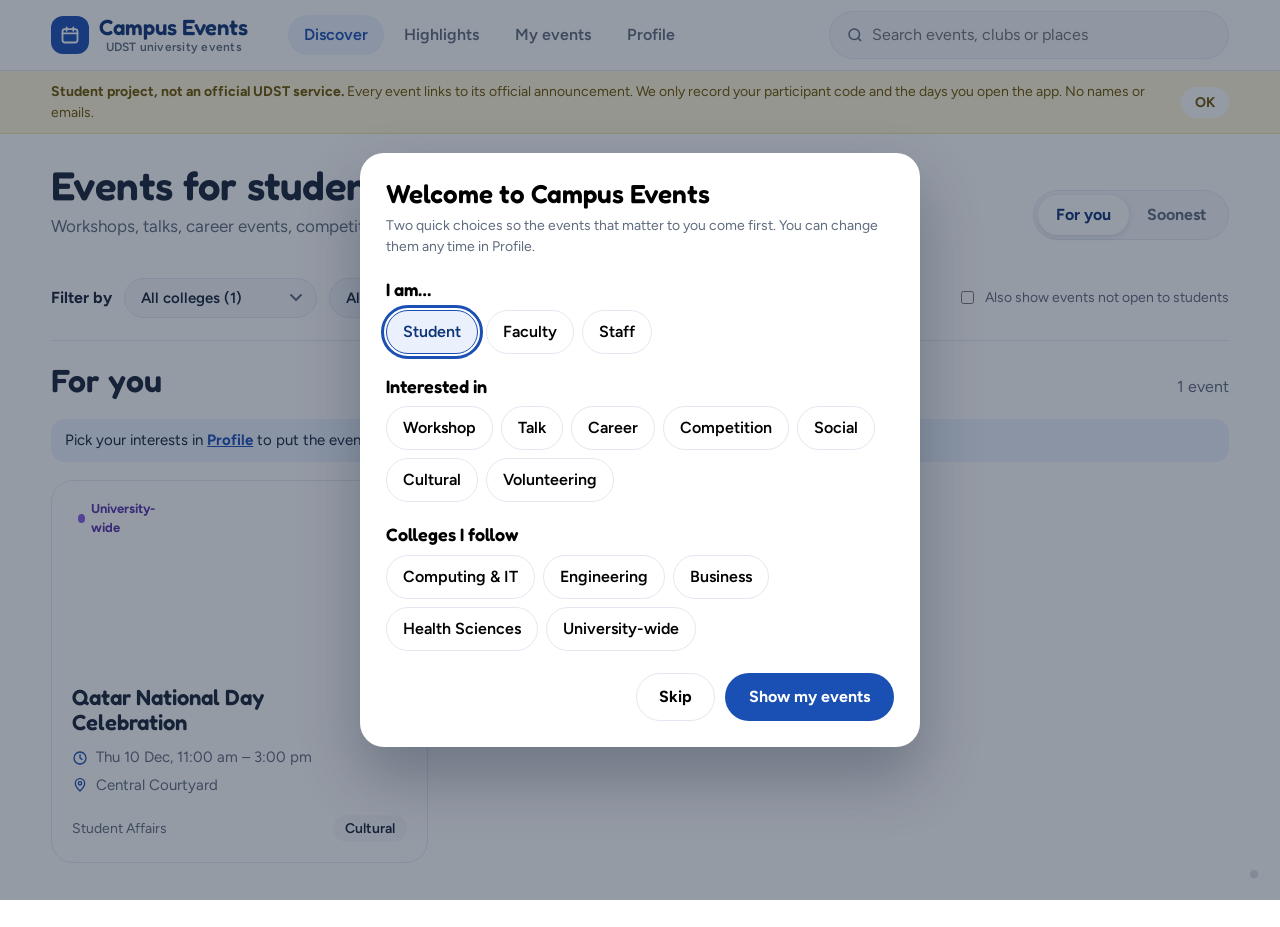
==== prototypes/index.html @ c6e5aadb "Refining application" ====
<!DOCTYPE html>
<html lang="en">
<head>
<meta charset="UTF-8">
<meta name="viewport" content="width=device-width, initial-scale=1, viewport-fit=cover">
<meta name="robots" content="noindex">
<meta name="theme-color" content="#1A4FB4">
<meta name="description" content="Upcoming UDST university events in one place: talks, workshops, career events and more.">
<title>Campus Events – UDST university events</title>
<link rel="manifest" href="manifest.webmanifest">
<link rel="icon" href="icon.svg" type="image/svg+xml">
<link rel="apple-touch-icon" href="icon-192.png">
<meta name="apple-mobile-web-app-capable" content="yes">
<meta name="apple-mobile-web-app-title" content="Campus Events">
<link rel="preconnect" href="https://fonts.googleapis.com">
<link rel="preconnect" href="https://fonts.gstatic.com" crossorigin>
<link href="https://fonts.googleapis.com/css2?family=Figtree:wght@400;500;600;700;800&family=Fredoka:wght@500;600;700&display=swap" rel="stylesheet">
<link rel="stylesheet" href="style.css">
</head>
<body>

<nav class="nav">
  <div class="in pad">
    <button class="brand" id="home" aria-label="Campus Events: Discover">
      <span class="logo" aria-hidden="true"><svg width="20" height="20" viewBox="0 0 24 24" fill="none" stroke="currentColor" stroke-width="2.2" stroke-linecap="round"><rect x="3" y="5" width="18" height="16" rx="3"/><path d="M3 10h18M8 3v4M16 3v4"/></svg></span>
      <span class="txt">Campus Events<small>UDST university events</small></span>
    </button>
    <div class="links" id="topTabs" role="tablist" aria-label="Sections"></div>
    <label class="navsearch">
      <svg width="18" height="18" viewBox="0 0 24 24" fill="none" stroke="currentColor" stroke-width="2" aria-hidden="true"><circle cx="11" cy="11" r="7"/><path d="m20 20-3.5-3.5"/></svg>
      <input id="q" type="search" placeholder="Search events, clubs or places" aria-label="Search events">
    </label>
  </div>
</nav>

<div class="notice hide" id="notice" role="note">
  <div class="in pad">
    <p><b>Student project, not an official UDST service.</b> Every event links to its official announcement. We only record your participant code and the days you open the app. No names or emails.</p>
    <button id="noticeOk">OK</button>
  </div>
</div>

<main>
  <!-- DISCOVER -->
  <section id="view-discover" class="view">
    <header class="welcome pad">
      <div>
        <h1 id="welcomeTitle">Upcoming university events</h1>
        <p id="welcomeSub">Talks, workshops, career events and more from every UDST college.</p>
      </div>
      <div class="sortbar" role="group" aria-label="Order events">
        <button class="seg" data-sort="foryou" aria-pressed="true">For you</button>
        <button class="seg" data-sort="soonest" aria-pressed="false">Soonest</button>
      </div>
    </header>
    <div class="layout pad">
      <div class="filterbar" role="group" aria-label="Filters">
        <span class="fb-label">Filter by</span>
        <label class="fsel"><span class="sr">College</span><select id="colSel" aria-label="Filter by college"></select></label>
        <label class="fsel"><span class="sr">Event type</span><select id="catSel" aria-label="Filter by event type"></select></label>
        <label class="allaud"><input type="checkbox" id="allAud"> <span id="allAudTxt">Show events for all audiences</span></label>
      </div>
      <section>
        <div class="reshead"><h2 id="resTitle">For you</h2><span><span id="count"></span> <button class="clear hide" id="clear">Clear filters</button></span></div>
        <p class="hint hide" id="interestHint">Pick your interests in <button class="linkbtn" data-go="profile">Profile</button> to put the events you care about first.</p>
        <ul class="grid" id="grid"></ul>
      </section>
    </div>
  </section>

  <!-- HIGHLIGHTS (collages live here, away from the main list) -->
  <section id="view-highlights" class="view hide">
    <div class="hero">
      <div class="in pad">
        <div>
          <h1>This week on campus</h1>
          <p>A quick look at what's coming up across UDST this week.</p>
          <div class="legend" id="legend"></div>
        </div>
        <div class="collage" id="collage" aria-hidden="true"></div>
      </div>
    </div>
    <div class="pad section">
      <h2 class="h2">Happening in the next 7 days</h2>
      <ul class="grid" id="weekGrid"></ul>
    </div>
  </section>

  <!-- MY EVENTS -->
  <section id="view-mine" class="view hide">
    <div class="pad section">
      <h1 class="h1">My events</h1>
      <p class="subtle">Events you registered for on Campus Events, soonest first.</p>
      <ul class="grid" id="mineGrid"></ul>
    </div>
  </section>

  <!-- PROFILE -->
  <section id="view-profile" class="view hide">
    <div class="pad section narrow">
      <h1 class="h1">Profile</h1>
      <p class="subtle">Saved only on this device. It sets which events you see first.</p>
      <div id="profileForm"></div>
      <div class="about">
        <h2 class="h2">About Campus Events</h2>
        <p>Campus Events is a student project by SOFT4102 Team 03. It is <b>not an official UDST service</b>. Every event is copied from, and links to, its official announcement, so always check there for changes.</p>
        <p>Registering here counts you on Campus Events. If an organiser also asks you to register with them, the event page tells you.</p>
        <p>For the study we record only your participant code (like S07), the days you open the app and what you tap. We don't record names, emails or location. <span id="contactNote"></span></p>
      </div>
    </div>
  </section>

  <div id="detailView" class="view hide"></div>
</main>

<nav class="tabbar" id="tabbar" aria-label="Sections"></nav>

<!-- First-run setup -->
<dialog id="onboard" aria-labelledby="obTitle">
  <form method="dialog" id="obForm">
    <h2 id="obTitle">Welcome to Campus Events</h2>
    <p class="subtle">Two quick choices so the events that matter to you come first. You can change them any time in Profile.</p>
    <div id="obBody"></div>
    <div class="dlgbar"><button value="skip" class="ghost">Skip</button><button value="save" class="primary" id="obSave">Show my events</button></div>
  </form>
</dialog>

<!-- Code entry: only when launched from the home screen without a code -->
<dialog id="codeDlg" aria-labelledby="codeTitle">
  <form method="dialog" id="codeForm">
    <h2 id="codeTitle">Participant code</h2>
    <p class="subtle">Got a code from the team (like S07)? Enter it once on this device. If you don't have one, just skip.</p>
    <input id="codeIn" maxlength="3" autocomplete="off" placeholder="S07" aria-label="Participant code">
    <p class="warn hide" id="codeErr">Codes look like S07 or F02.</p>
    <div class="dlgbar"><button value="skip" class="ghost">Skip</button><button value="save" class="primary" id="codeSave">Save</button></div>
  </form>
</dialog>

<button class="obs-btn" id="obsBtn" aria-label="Open team panel" title="Team panel (or press L)">●</button>
<aside class="obs" id="obs" aria-label="Team panel">
  <div class="bar"><h3>Team panel: tracking check</h3><button id="sendNow">Send now</button><button id="forget">Forget code on this device</button><button id="closeObs">Close</button></div>
  <div id="panelBody"></div>
  <p class="subtle">To check tracking: open the app with <code>?p=T01</code>, then confirm the row appears in the Google Sheet "Log" tab with today's Qatar date.</p>
</aside>

<div class="toast" id="toast" role="status" aria-live="polite"></div>

<script src="app.js"></script>
</body>
</html>
---- prototypes/style.css ----
:root{
  --bg:#FFFFFF; --soft:#F5F7FB; --ink:#152238; --muted:#5F6B7E; --line:#E3E8F0;
  --blue:#1A4FB4; --blue-dark:#0F3477; --blue-tint:#EAF1FD;
  --it:#E8B100; --it-tint:#FFF6D6; --it-text:#6E5300;
  --eng:#EF7A1A; --eng-tint:#FFEEDF; --eng-text:#93450A;
  --bus:#2F7BEA; --bus-tint:#E5EFFD; --bus-text:#1A4FA0;
  --hlth:#1FA463; --hlth-tint:#E2F6EC; --hlth-text:#11683E;
  --oth:#8A5CE6; --oth-tint:#F0EAFD; --oth-text:#5631A8;
  color-scheme:light;
  box-sizing:border-box;
  padding-top:env(safe-area-inset-top,0px);
  padding-bottom:env(safe-area-inset-bottom,0px);
}
*,*::before,*::after{box-sizing:inherit}
html,body{height:100%}
html{scroll-padding-top:env(safe-area-inset-top,0px);background:var(--bg)}
body{margin:0;background:var(--bg);color:var(--ink);font:400 16px/1.5 "Figtree",system-ui,-apple-system,"Segoe UI",Roboto,sans-serif;-webkit-font-smoothing:antialiased;display:flex;flex-direction:column;min-height:100%}
h1,h2,h3{margin:0;line-height:1.15;font-family:"Fredoka","Figtree",system-ui,sans-serif;font-weight:600}
button,input,textarea{font:inherit;color:inherit}
:focus-visible{outline:3px solid var(--blue);outline-offset:2px}
.hide{display:none!important}
.pad{padding-left:clamp(16px,4vw,64px);padding-right:clamp(16px,4vw,64px)}

/* media (illustration, with optional real photo on top) */
.media{position:relative;overflow:hidden;background:var(--cc)}
.media svg,.media img{position:absolute;inset:0;width:100%;height:100%;display:block}
.media img{object-fit:cover}

/* nav */
.nav{background:#fff;border-bottom:1px solid var(--line);position:sticky;top:0;z-index:4}
.nav .in{display:flex;align-items:center;gap:28px;height:70px}
.brand{display:flex;align-items:center;gap:10px;font:600 22px "Fredoka",sans-serif;color:var(--blue-dark);cursor:pointer;border:0;background:none;padding:0}
.logo{width:38px;height:38px;border-radius:12px;background:var(--blue);color:#fff;display:grid;place-items:center}
.links{display:flex;gap:4px;margin-left:12px}
.links span{padding:8px 16px;border-radius:999px;color:var(--muted);font-weight:600}
.links span.on{background:var(--blue-tint);color:var(--blue)}
.navsearch{margin-left:auto;display:flex;align-items:center;gap:8px;background:var(--soft);border:1px solid var(--line);border-radius:999px;padding:0 16px;width:min(400px,40vw)}
.navsearch input{border:0;background:transparent;outline:none;padding:11px 0;flex:1;min-width:0}
.navsearch svg{color:var(--muted);flex:none}

/* hero */
.hero{background:linear-gradient(120deg,#163F95 0%,#1A4FB4 45%,#3A63D8 100%);color:#fff;position:relative;overflow:hidden}
.hero .in{display:grid;grid-template-columns:minmax(0,1.1fr) minmax(0,1fr);gap:40px;align-items:center;padding-top:56px;padding-bottom:64px}
.hero h1{font-size:clamp(36px,4.4vw,62px);font-weight:700;max-width:15ch}
.hero p{margin:14px 0 0;font-size:19px;opacity:.9;max-width:46ch}
.legend{display:flex;flex-wrap:wrap;gap:10px;margin-top:28px}
.legend span{display:inline-flex;align-items:center;gap:8px;background:rgba(255,255,255,.14);border-radius:999px;padding:6px 14px 6px 8px;font-weight:600;font-size:15px}
.legend i{width:16px;height:16px;border-radius:50%;display:inline-block;box-shadow:0 0 0 2px #fff}
.collage{position:relative;height:330px}
.collage .media{position:absolute;width:62%;aspect-ratio:16/10;border-radius:22px;box-shadow:0 18px 40px rgba(0,0,0,.28);border:5px solid #fff}
.collage .m1{left:0;top:18px;transform:rotate(-5deg)}
.collage .m2{right:0;top:0;transform:rotate(4deg)}
.collage .m3{left:20%;bottom:0;transform:rotate(-1deg);z-index:2}
@media (max-width:900px){.hero .in{grid-template-columns:1fr}.collage{display:none}}

/* layout */
main{flex:1}
.layout{display:grid;grid-template-columns:250px minmax(0,1fr);gap:40px;padding-top:36px;padding-bottom:64px;align-items:start}
.side{position:sticky;top:94px}
.side h3{font-size:17px;margin:0 0 8px}
.fl{list-style:none;margin:0 0 28px;padding:0}
.fbtn{display:flex;align-items:center;gap:10px;width:100%;border:0;background:none;text-align:left;padding:9px 12px;border-radius:12px;cursor:pointer;font-weight:500}
.fbtn:hover{background:var(--soft)}
.fbtn[aria-pressed="true"]{background:var(--blue-tint);color:var(--blue);font-weight:700}
.fbtn i{width:12px;height:12px;border-radius:50%;flex:none}
.fbtn .n{margin-left:auto;color:var(--muted);font-size:14px;font-weight:500}
.reshead{display:flex;align-items:baseline;justify-content:space-between;gap:12px;margin-bottom:20px}
.reshead h2{font-size:32px}
.reshead span{color:var(--muted)}
.clear{border:0;background:none;color:var(--blue);font-weight:600;cursor:pointer;padding:0}

/* cards */
.grid{list-style:none;margin:0;padding:0;display:grid;gap:24px;grid-template-columns:repeat(auto-fill,minmax(290px,1fr))}
.grid li{display:flex}
.card{position:relative;display:flex;flex-direction:column;width:100%;text-align:left;background:#fff;border:1px solid var(--line);border-radius:22px;padding:0;cursor:pointer;overflow:hidden;transition:transform .2s,box-shadow .2s}
.card:hover{transform:translateY(-4px);box-shadow:0 18px 36px rgba(21,34,56,.14)}
.card .media{height:180px}
.card:hover .media svg{transform:scale(1.04)}
.card .media svg{transition:transform .3s}
.collab{position:absolute;left:14px;top:14px;background:#fff;color:var(--cx);font-size:13px;font-weight:700;border-radius:999px;padding:4px 12px;z-index:1;display:inline-flex;align-items:center;gap:6px}
.collab i{width:9px;height:9px;border-radius:50%;background:var(--cc)}
.badge{position:absolute;right:14px;bottom:-26px;z-index:2;width:62px;background:#fff;border-radius:14px;text-align:center;padding:7px 0 6px;box-shadow:0 6px 16px rgba(21,34,56,.16)}
.badge .m{display:block;font-size:12px;font-weight:700;color:var(--blue)}
.badge .d{display:block;font:700 26px/1.05 "Fredoka",sans-serif;color:var(--blue-dark)}
.cwrap{position:relative}
.cbody{padding:20px 20px 20px;display:flex;flex-direction:column;gap:5px;flex:1}
.cbody h3{font-size:22px;margin:4px 70px 6px 0}
.line{display:flex;align-items:center;gap:8px;color:var(--muted);font-size:15px}
.line svg{flex:none;color:var(--blue)}
.cfoot{margin-top:auto;padding-top:14px;display:flex;justify-content:space-between;align-items:center;gap:8px;font-size:14px;color:var(--muted)}
.type{background:var(--soft);border-radius:999px;padding:3px 12px;font-weight:600;color:var(--ink);white-space:nowrap}
.empty{grid-column:1/-1;padding:48px 16px;text-align:center;color:var(--muted);background:var(--soft);border-radius:22px}

/* event page */
.ehero{background:var(--ct)}
.ehero .in{display:grid;grid-template-columns:minmax(0,1fr) minmax(0,.9fr);gap:44px;align-items:center;padding-top:26px;padding-bottom:44px}
.crumb{grid-column:1/-1}
.crumb button{border:1px solid var(--line);background:#fff;padding:6px 14px 6px 10px;border-radius:999px;color:var(--ink);font-weight:600;cursor:pointer;display:inline-flex;align-items:center;gap:4px}
.pill{display:inline-flex;align-items:center;gap:6px;font-size:14px;font-weight:700;border-radius:999px;padding:5px 13px;background:#fff;color:var(--cx);margin-right:6px}
.pill i{width:9px;height:9px;border-radius:50%;background:var(--cc)}
.ehero h1{font-size:clamp(34px,4.4vw,58px);margin:16px 0 10px;max-width:18ch}
.ehero p{margin:0;color:var(--muted);font-size:18px;font-weight:500}
.ehero .media{aspect-ratio:16/10;border-radius:26px;box-shadow:0 18px 40px rgba(21,34,56,.18)}
.elayout{display:grid;grid-template-columns:minmax(0,1fr) 400px;gap:48px;padding-top:36px;padding-bottom:64px;align-items:start}
.facts{display:grid;grid-template-columns:repeat(3,minmax(0,1fr));gap:14px;margin-bottom:32px}
.fact{display:flex;gap:12px;align-items:flex-start;border:1px solid var(--line);border-radius:18px;padding:16px}
.fact .ic{flex:none;width:42px;height:42px;border-radius:12px;background:var(--blue-tint);color:var(--blue);display:grid;place-items:center}
.fact b{display:block;font-size:14px;color:var(--muted);font-weight:500}
.fact span{font-weight:700;font-size:17px}
.sec{margin-bottom:28px;max-width:72ch}
.sec h2{font-size:26px;margin-bottom:8px}
.sec p{margin:0;font-size:17px}
.sec ul{margin:0;padding:0;list-style:none}
.sec li{position:relative;padding-left:24px;margin:9px 0;font-size:17px}
.sec li::before{content:"";position:absolute;left:4px;top:8px;width:10px;height:10px;border-radius:50%;background:var(--cc)}
.decide{background:var(--blue-tint);border-radius:24px;padding:24px;position:sticky;top:94px}
.decide h2{font-size:24px;margin-bottom:4px}
.decide p{margin:0 0 14px;color:var(--muted)}
.opts{display:grid;gap:10px}
.opt{border:1.5px solid #fff;background:#fff;border-radius:14px;padding:13px 16px;text-align:left;cursor:pointer;font-weight:600}
.opt:hover{border-color:#B9CCEE}
.opt[aria-pressed="true"]{border-color:var(--blue);color:var(--blue-dark)}
.missing{margin-top:14px;display:none}
.missing.show{display:block}
.missing label{display:block;font-weight:600;margin-bottom:6px}
.missing textarea{width:100%;min-height:96px;border:1px solid #C6D3E8;border-radius:12px;padding:10px 12px;background:#fff;resize:vertical}
.primary{margin-top:10px;background:var(--blue);color:#fff;border:0;border-radius:999px;padding:11px 24px;cursor:pointer;font-weight:700}
.primary:hover{background:var(--blue-dark)}
.thanks{margin-top:12px;color:var(--hlth-text);font-weight:700;display:none}
.thanks.show{display:block}

footer{background:var(--soft);border-top:1px solid var(--line);color:var(--muted);font-size:14px}
footer .in{padding-top:22px;padding-bottom:22px;display:flex;justify-content:space-between;gap:12px;flex-wrap:wrap}

/* facilitator panel */
.obs-btn{position:fixed;right:12px;bottom:calc(12px + env(safe-area-inset-bottom,0px));width:28px;height:28px;border-radius:50%;border:1px solid var(--line);background:#fff;color:var(--muted);cursor:pointer;opacity:.2;font-size:11px;z-index:6}
.obs-btn:hover,.obs-btn:focus-visible{opacity:1}
.obs{position:fixed;left:0;right:0;bottom:0;max-height:60vh;background:#fff;border-top:3px solid var(--blue);padding:16px clamp(16px,4vw,64px) calc(16px + env(safe-area-inset-bottom,0px));overflow:auto;display:none;z-index:7;box-shadow:0 -10px 30px rgba(21,34,56,.15)}
.obs.show{display:block}
.obs .bar{display:flex;flex-wrap:wrap;gap:8px;align-items:center;margin-bottom:10px}
.obs .bar h3{font-size:17px;margin-right:auto}
.obs .bar button{border:1px solid var(--line);background:var(--soft);border-radius:8px;padding:6px 10px;cursor:pointer;font-size:14px}
.obs .sum{font-size:14px;color:var(--muted);margin-bottom:8px}
.obs ol{margin:0;padding-left:20px;font-size:14px}
.obs time{color:var(--muted)}

@media (max-width:1000px){
  .elayout{grid-template-columns:1fr}
  .decide{position:static}
  .facts{grid-template-columns:1fr}
  .ehero .in{grid-template-columns:1fr}
}
@media (max-width:820px){
  .links{display:none}
  .layout{grid-template-columns:1fr;gap:20px}
  .side{position:static}
  .fl{display:flex;gap:6px;overflow-x:auto;margin-bottom:14px}
  .fbtn{white-space:nowrap;border:1px solid var(--line);border-radius:999px}
  .fbtn .n{display:none}
}
@media (max-width:560px){.brand .txt{display:none}.navsearch{width:auto;flex:1}}
@media (prefers-reduced-motion:reduce){.card,.card .media svg{transition:none}.card:hover{transform:none}}

/* ---------- Added for the Lab 08 pilot ---------- */
.notice{background:var(--it-tint);color:var(--it-text);border-bottom:1px solid #F2E2A6;font-size:14px}
.notice .in{display:flex;align-items:center;gap:12px;padding-top:10px;padding-bottom:10px}
.notice p{margin:0;flex:1}
.notice button{border:0;background:#fff;border-radius:999px;padding:5px 14px;font-weight:700;cursor:pointer;color:var(--it-text)}
.chips{position:absolute;left:14px;bottom:14px;z-index:1;display:flex;gap:6px}
.chip{background:var(--ink);color:#fff;font-size:12px;font-weight:700;border-radius:999px;padding:3px 10px}
.chip.new{background:#fff;color:var(--hlth-text)}
.chip.today{background:var(--eng);color:#fff}
.srcbox{background:var(--blue-tint);border-radius:24px;padding:24px;position:sticky;top:94px}
.srcbox h2{font-size:22px;margin-bottom:6px}
.srcbox p{margin:0 0 14px;color:var(--muted)}
.srcbtn{display:inline-flex;align-items:center;gap:8px;background:var(--blue);color:#fff;text-decoration:none;border-radius:999px;padding:11px 22px;font-weight:700}
.srcbtn:hover{background:var(--blue-dark)}
.srcbox small{display:block;margin-top:12px;color:var(--muted)}
.subtle{color:var(--muted);font-size:14px;margin:4px 0 0}
.obs dl{display:grid;grid-template-columns:max-content 1fr;gap:4px 14px;margin:0 0 10px;font-size:14px}
.obs dt{color:var(--muted)}
.obs dd{margin:0;font-weight:600;word-break:break-all}
.ok{color:var(--hlth-text)} .warn{color:#B3261E}

/* ---------- App shell (instructor feedback: feel like a dedicated app) ---------- */
.brand .txt{display:flex;flex-direction:column;line-height:1.05}
.brand .txt small{font:600 12px "Figtree",sans-serif;color:var(--muted);letter-spacing:.02em}
.links button{border:0;background:none;padding:8px 16px;border-radius:999px;color:var(--muted);font-weight:600;cursor:pointer}
.links button[aria-selected="true"]{background:var(--blue-tint);color:var(--blue)}
.view{min-height:60vh}
.welcome{display:flex;align-items:flex-end;justify-content:space-between;gap:16px;flex-wrap:wrap;padding-top:28px}
.welcome h1{font-size:clamp(28px,3.4vw,40px)}
.welcome p{margin:6px 0 0;color:var(--muted);font-size:17px}
.sortbar{display:inline-flex;background:var(--soft);border:1px solid var(--line);border-radius:999px;padding:4px}
.seg{border:0;background:none;border-radius:999px;padding:8px 18px;font-weight:700;cursor:pointer;color:var(--muted)}
.seg[aria-pressed="true"]{background:#fff;color:var(--blue-dark);box-shadow:0 2px 6px rgba(21,34,56,.12)}
.layout{padding-top:24px}
.allaud{display:flex;gap:8px;align-items:flex-start;font-size:14px;color:var(--muted);cursor:pointer}
.hint{background:var(--blue-tint);border-radius:14px;padding:10px 14px;margin:0 0 18px;font-size:15px}
.linkbtn{border:0;background:none;padding:0;color:var(--blue);font-weight:700;cursor:pointer;text-decoration:underline}
.section{padding-top:28px;padding-bottom:64px}
.narrow{max-width:760px}
.h1{font-size:clamp(28px,3.4vw,40px);margin-bottom:6px}
.h2{font-size:24px;margin:0 0 14px}
.match{display:inline-flex;align-items:center;gap:6px;font-size:13px;font-weight:700;color:var(--hlth-text)}
.seats{font-size:14px;font-weight:600;color:var(--ink)}
.seats.low{color:var(--eng-text)} .seats.full{color:#B3261E}
.going-tag{background:var(--hlth-tint);color:var(--hlth-text);border-radius:999px;padding:3px 10px;font-weight:700;font-size:13px}
/* detail */
.facts{grid-template-columns:repeat(2,minmax(0,1fr))}
.tags{display:flex;flex-wrap:wrap;gap:8px;margin:0}
.tag{background:var(--soft);border:1px solid var(--line);border-radius:999px;padding:5px 12px;font-weight:600;font-size:15px}
.regbox{background:var(--blue-tint);border-radius:24px;padding:24px;position:sticky;top:94px;display:grid;gap:12px}
.regbox h2{font-size:22px}
.meter{height:10px;border-radius:999px;background:#fff;overflow:hidden}
.meter i{display:block;height:100%;background:var(--blue);border-radius:999px}
.seatline{display:flex;justify-content:space-between;font-weight:700}
.seatline span:last-child{color:var(--muted);font-weight:600}
.primary.big{width:100%;padding:14px 24px;font-size:17px;margin:0}
.primary[disabled]{background:#9AA6B8;cursor:not-allowed}
.ghost{background:#fff;border:1.5px solid var(--line);border-radius:999px;padding:11px 22px;font-weight:700;cursor:pointer}
.ghost.big{width:100%}
.orgnote{background:#fff;border-radius:14px;padding:12px 14px;font-size:15px}
.official{display:inline-flex;align-items:center;gap:6px;color:var(--blue);font-weight:700;text-decoration:none;font-size:15px}
.official:hover{text-decoration:underline}
.regbox small{color:var(--muted)}
/* profile */
.pgroup{margin:22px 0}
.pgroup h3{font-size:18px;margin-bottom:10px}
.choices{display:flex;flex-wrap:wrap;gap:8px}
.choice{border:1.5px solid var(--line);background:#fff;border-radius:999px;padding:9px 16px;font-weight:600;cursor:pointer}
.choice[aria-pressed="true"]{border-color:var(--blue);background:var(--blue-tint);color:var(--blue-dark)}
.about{margin-top:36px;padding-top:20px;border-top:1px solid var(--line);color:var(--ink)}
.about p{margin:0 0 10px;max-width:68ch}
/* dialogs */
dialog{border:0;border-radius:24px;padding:26px;max-width:min(560px,calc(100vw - 32px));width:100%;box-shadow:0 30px 60px rgba(21,34,56,.3)}
dialog::backdrop{background:rgba(21,34,56,.45)}
dialog h2{font-size:26px;margin-bottom:6px}
.dlgbar{display:flex;justify-content:flex-end;gap:10px;margin-top:20px}
.dlgbar .primary{margin:0}
#codeIn{font:700 24px "Fredoka",sans-serif;letter-spacing:.1em;text-transform:uppercase;width:140px;border:1.5px solid var(--line);border-radius:12px;padding:8px 14px}
/* toast */
.toast{position:fixed;left:50%;bottom:calc(92px + env(safe-area-inset-bottom,0px));transform:translateX(-50%) translateY(20px);background:var(--ink);color:#fff;border-radius:999px;padding:10px 20px;font-weight:600;opacity:0;pointer-events:none;transition:.25s;z-index:9}
.toast.show{opacity:1;transform:translateX(-50%)}
/* bottom tab bar (phones) */
.tabbar{display:none}
@media (max-width:820px){
  body{padding-bottom:calc(68px + env(safe-area-inset-bottom,0px))}
  .tabbar{display:flex;position:fixed;left:0;right:0;bottom:0;z-index:5;background:#fff;border-top:1px solid var(--line);padding-bottom:env(safe-area-inset-bottom,0px)}
  .tabbar button{flex:1;border:0;background:none;padding:8px 0 10px;display:flex;flex-direction:column;align-items:center;gap:3px;font-size:12px;font-weight:700;color:var(--muted);cursor:pointer}
  .tabbar button[aria-selected="true"]{color:var(--blue)}
  footer{display:none}
  .obs-btn{bottom:calc(80px + env(safe-area-inset-bottom,0px))}
  .regbox{position:static}
  .facts{grid-template-columns:1fr}
  .welcome{padding-top:18px}
}
dialog{max-height:calc(100dvh - 24px);overflow:auto}
@media (max-width:560px){dialog{padding:20px}.pgroup{margin:14px 0}.choice{padding:7px 13px;font-size:15px}.dlgbar{position:sticky;bottom:-20px;background:#fff;padding:12px 0 4px;margin-top:8px}}
@media (max-width:820px){.layout{grid-template-columns:minmax(0,1fr)}.side,.side .fl{min-width:0}.navsearch{min-width:0}}
@media (max-width:560px){.brand .txt{display:none}}
/* ---------- "Filter by" dropdowns ---------- */
.layout{grid-template-columns:minmax(0,1fr)!important;gap:0}
.filterbar{display:flex;flex-wrap:wrap;align-items:center;gap:10px 12px;padding:14px 0 22px;border-bottom:1px solid var(--line);margin-bottom:22px}
.fb-label{font-weight:700;color:var(--ink)}
.fsel select{appearance:none;-webkit-appearance:none;font:600 15px "Figtree",sans-serif;color:var(--ink);background:var(--soft) url("data:image/svg+xml,%3Csvg xmlns='http://www.w3.org/2000/svg' width='12' height='8' viewBox='0 0 12 8'%3E%3Cpath d='M1 1l5 5 5-5' stroke='%235F6B7E' stroke-width='2' fill='none' stroke-linecap='round'/%3E%3C/svg%3E") no-repeat right 14px center;border:1px solid var(--line);border-radius:999px;padding:10px 40px 10px 16px;cursor:pointer;max-width:100%}
.fsel select:hover{border-color:#B9CCEE}
.sr{position:absolute;width:1px;height:1px;overflow:hidden;clip:rect(0 0 0 0)}
.filterbar .allaud{margin-left:auto;align-items:center}
@media (max-width:820px){.filterbar{padding-top:8px}.fsel{flex:1 1 140px}.fsel select{width:100%}.filterbar .allaud{margin-left:0;flex-basis:100%}}
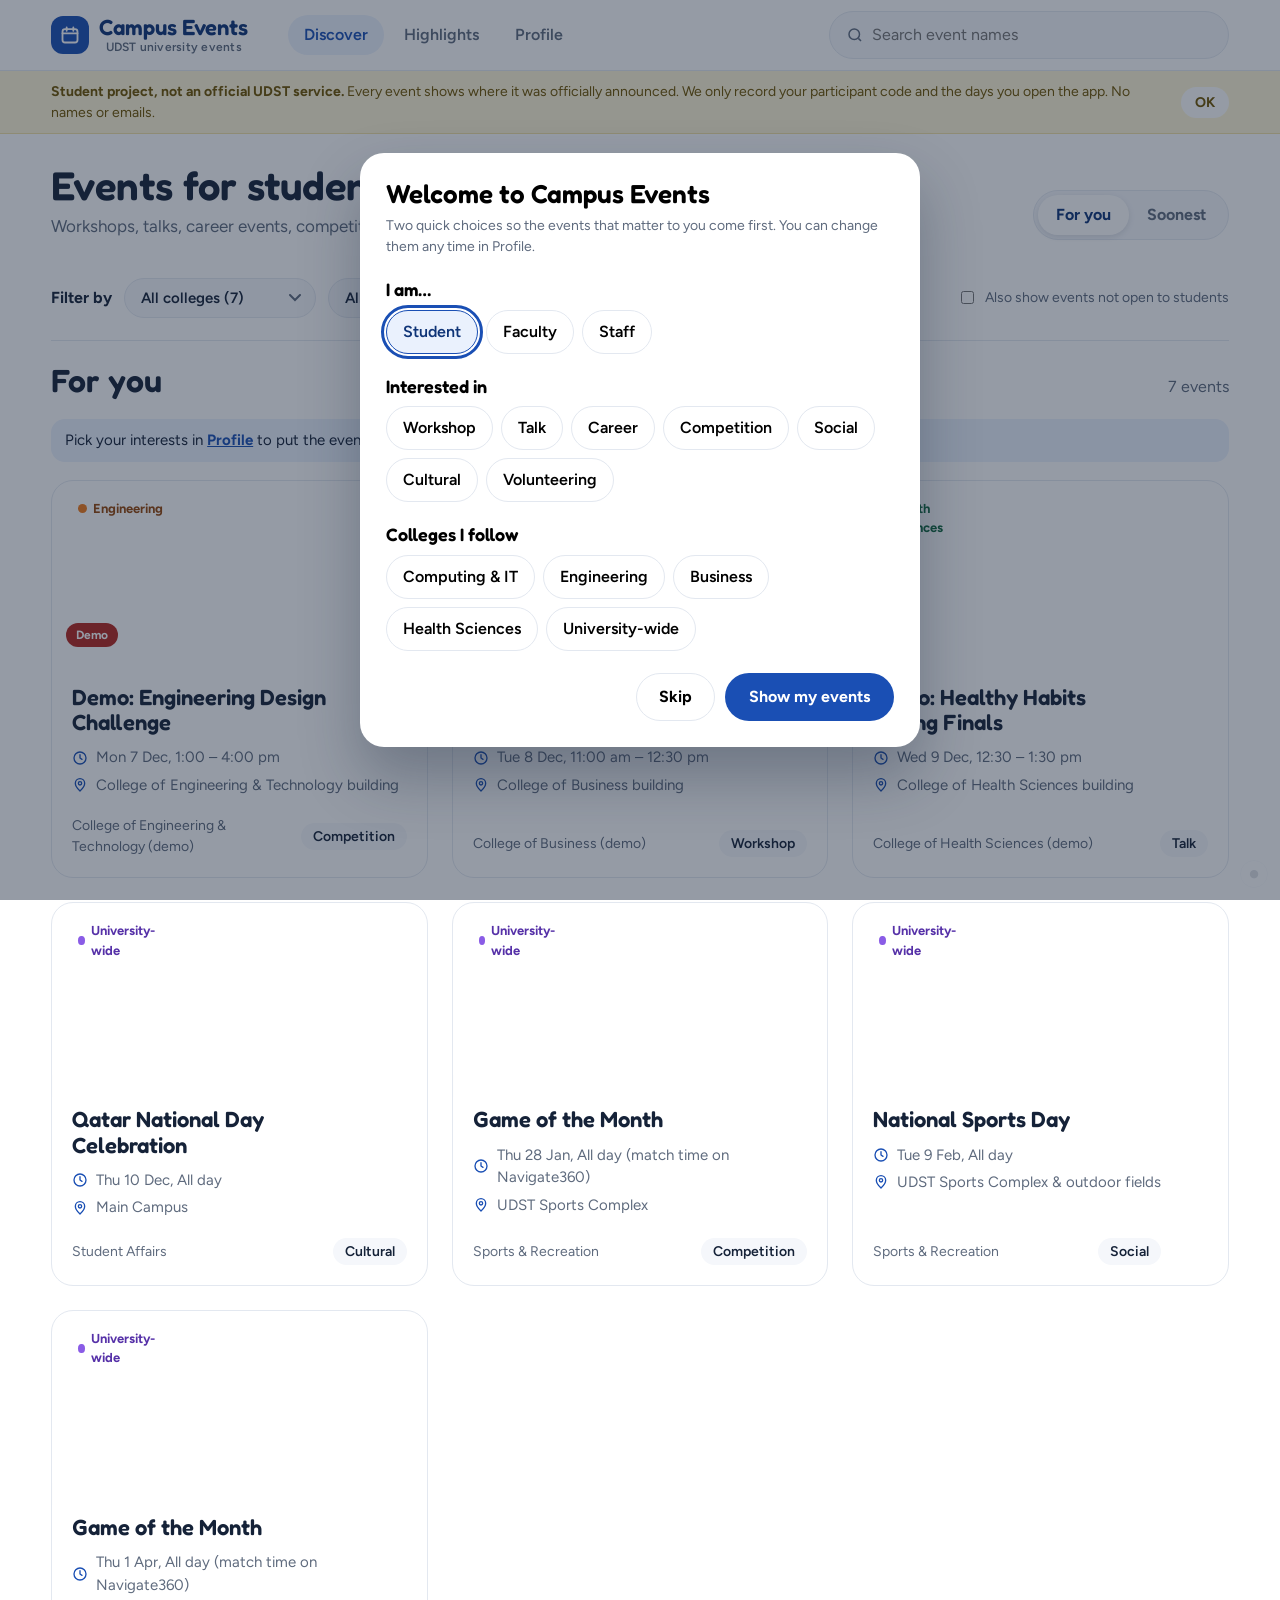
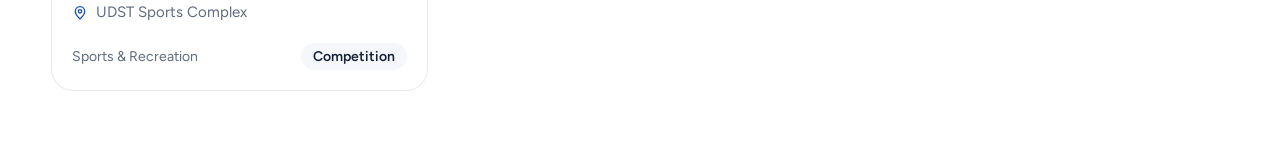
==== commit 1c1b741a: "LM3: hide registration, title-only search, add LM3 events, multi-day events, demo events" ====
--- a/prototypes/index.html
+++ b/prototypes/index.html
@@ -28,14 +28,14 @@
     <div class="links" id="topTabs" role="tablist" aria-label="Sections"></div>
     <label class="navsearch">
       <svg width="18" height="18" viewBox="0 0 24 24" fill="none" stroke="currentColor" stroke-width="2" aria-hidden="true"><circle cx="11" cy="11" r="7"/><path d="m20 20-3.5-3.5"/></svg>
-      <input id="q" type="search" placeholder="Search events, clubs or places" aria-label="Search events">
+      <input id="q" type="search" placeholder="Search event names" aria-label="Search events">
     </label>
   </div>
 </nav>
 
 <div class="notice hide" id="notice" role="note">
   <div class="in pad">
-    <p><b>Student project, not an official UDST service.</b> Every event links to its official announcement. We only record your participant code and the days you open the app. No names or emails.</p>
+    <p><b>Student project, not an official UDST service.</b> Every event shows where it was officially announced. We only record your participant code and the days you open the app. No names or emails.</p>
     <button id="noticeOk">OK</button>
   </div>
 </div>
@@ -103,8 +103,8 @@
       <div id="profileForm"></div>
       <div class="about">
         <h2 class="h2">About Campus Events</h2>
-        <p>Campus Events is a student project by SOFT4102 Team 03. It is <b>not an official UDST service</b>. Every event is copied from, and links to, its official announcement, so always check there for changes.</p>
-        <p>Registering here counts you on Campus Events. If an organiser also asks you to register with them, the event page tells you.</p>
+        <p>Campus Events is a student project by SOFT4102 Team 03. It is <b>not an official UDST service</b>. Every event is copied from its official announcement (Navigate360 or a UDST email), so always check there for changes.</p>
+        <p class="reg-only">Registering here counts you on Campus Events. If an organiser also asks you to register with them, the event page tells you.</p>
         <p>For the study we record only your participant code (like S07), the days you open the app and what you tap. We don't record names, emails or location. <span id="contactNote"></span></p>
       </div>
     </div>
--- a/prototypes/style.css
+++ b/prototypes/style.css
@@ -267,4 +267,8 @@
 .fsel select:hover{border-color:#B9CCEE}
 .sr{position:absolute;width:1px;height:1px;overflow:hidden;clip:rect(0 0 0 0)}
 .filterbar .allaud{margin-left:auto;align-items:center}
-@media (max-width:820px){.filterbar{padding-top:8px}.fsel{flex:1 1 140px}.fsel select{width:100%}.filterbar .allaud{margin-left:0;flex-basis:100%}}+@media (max-width:820px){.filterbar{padding-top:8px}.fsel{flex:1 1 140px}.fsel select{width:100%}.filterbar .allaud{margin-left:0;flex-basis:100%}}
+/* ---------- Lab 09: registration deferred (SHOW_REGISTRATION: false) ---------- */
+body.no-reg .reg-only{display:none}
+a.primary.srcgo{display:flex;align-items:center;justify-content:center;gap:8px;text-decoration:none;text-align:center}
+.chip.demo{background:#B3261E;color:#fff}
